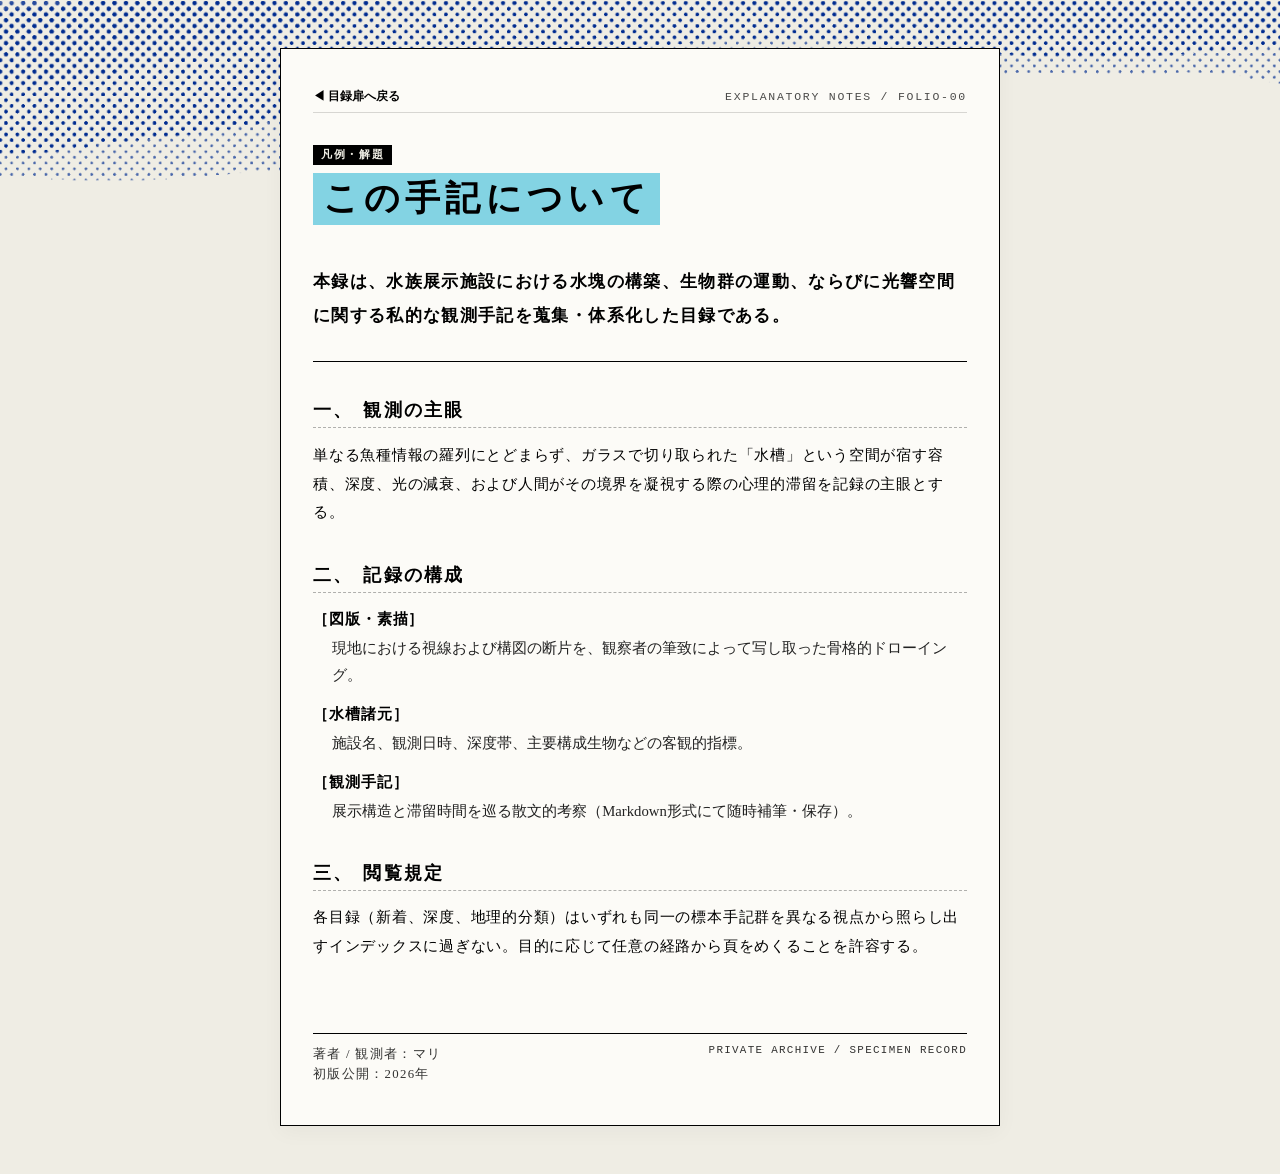
==== about.html @ 5fa7cd63 "menu" ====
<!DOCTYPE html>
<html lang="ja">
<head>
  <meta charset="UTF-8">
  <meta name="viewport" content="width=device-width, initial-scale=1.0">
  <title>凡例・この手記について — 水族館の記録</title>
  <link rel="stylesheet" href="css/style.css">
</head>
<body class="subpage-body">

  <article class="doc-container">
    
    <!-- 戻りリンクと文書ヘッダー -->
    <header class="doc-header">
      <div class="doc-nav">
        <a href="index.html" class="back-link">◀ 目録扉へ戻る</a>
        <span class="doc-meta">EXPLANATORY NOTES / FOLIO-00</span>
      </div>
      
      <div class="doc-title-block">
        <span class="doc-tag">凡例・解題</span>
        <h1 class="doc-title">この手記について</h1>
      </div>
    </header>

    <!-- 本文セクション -->
    <section class="doc-content">
      
      <div class="doc-lead">
        <p>本録は、水族展示施設における水塊の構築、生物群の運動、ならびに光響空間に関する私的な観測手記を蒐集・体系化した目録である。</p>
      </div>

      <div class="rule-divider"></div>

      <div class="doc-section">
        <h2 class="doc-heading"><span class="doc-idx">一、</span> 観測の主眼</h2>
        <p>単なる魚種情報の羅列にとどまらず、ガラスで切り取られた「水槽」という空間が宿す容積、深度、光の減衰、および人間がその境界を凝視する際の心理的滞留を記録の主眼とする。</p>
      </div>

      <div class="doc-section">
        <h2 class="doc-heading"><span class="doc-idx">二、</span> 記録の構成</h2>
        <dl class="doc-definition-list">
          <dt>［図版・素描］</dt>
          <dd>現地における視線および構図の断片を、観察者の筆致によって写し取った骨格的ドローイング。</dd>
          
          <dt>［水槽諸元］</dt>
          <dd>施設名、観測日時、深度帯、主要構成生物などの客観的指標。</dd>
          
          <dt>［観測手記］</dt>
          <dd>展示構造と滞留時間を巡る散文的考察（Markdown形式にて随時補筆・保存）。</dd>
        </dl>
      </div>

      <div class="doc-section">
        <h2 class="doc-heading"><span class="doc-idx">三、</span> 閲覧規定</h2>
        <p>各目録（新着、深度、地理的分類）はいずれも同一の標本手記群を異なる視点から照らし出すインデックスに過ぎない。目的に応じて任意の経路から頁をめくることを許容する。</p>
      </div>

    </section>

    <!-- 奥付風フッター -->
    <footer class="doc-footer">
      <div class="doc-colophon-line"></div>
      <div class="doc-colophon">
        <div>
          <span class="colophon-item">著者 / 観測者：マリ</span>
          <span class="colophon-item">初版公開：2026年</span>
        </div>
        <div class="colophon-right">
          <span>PRIVATE ARCHIVE / SPECIMEN RECORD</span>
        </div>
      </div>
    </footer>

  </article>

</body>
</html>
---- css/style.css ----
/* ==========================================
   印刷物・活字本トーン（紙と墨）
   ========================================== */
:root {
  --bg-paper: #efede4;
  --ink-black: #000000;
  --border-line: #000000;
  --font-serif: "Yu Mincho", "YuMincho", "Hiragino Mincho ProN", "MS PMincho", serif;
  --font-mono: "Courier New", "Consolas", monospace;
  --marker-color: rgb(131, 211, 227);
}

* {
  box-sizing: border-box;
}

body {
  margin: 0;
  padding: 2rem 1rem;
  min-height: 100dvh;
  
  /* 背景設定 */
  background-color: var(--bg-paper);
  background-image: url("../images/dot3.png");
  background-position: right top;
  background-repeat: no-repeat;
  background-size: cover;
  background-attachment: fixed;

  color: var(--ink-black);
  font-family: var(--font-serif);
  
  display: flex;
  justify-content: center;
  align-items: center;
}

/* ==========================================
   見開きレイアウト
   ========================================== */
.book-spread {
  display: flex;
  flex-wrap: wrap;
  justify-content: center;
  align-items: stretch;
  gap: 2.5rem;
  width: 100%;
  max-width: 980px;
  margin: auto;
  padding: 0;
}

/* 1ページあたりの共通設定 */
.page {
  flex: 0 1 380px;
  max-width: 480px;
  box-sizing: border-box;
}

/* 左ページ（比率維持） */
.left-page {
  aspect-ratio: 3 / 4;
  flex: 0 1 420px;
  width: min(100%, 420px);
  padding: 0;
  overflow: visible;
  display: flex;
  align-items: flex-start;
}

.full-cover-image {
  display: block;
  width: 100%;
  height: auto;
  object-fit: contain;
}

/* ==========================================
   右ページ：図鑑・目録エディトリアル
   ========================================== */
.right-page {
  position: relative;
  flex: 1 1 340px;
  padding: 1.5rem 1rem 1rem 1.5rem;
  display: flex;
  flex-direction: column;
  justify-content: space-between;
  min-height: 520px;
}

/* 図鑑ヘッダー部 */
.catalog-header {
  margin-bottom: 2rem;
}

.catalog-meta {
  display: flex;
  justify-content: space-between;
  font-family: var(--font-mono);
  font-size: 0.65rem;
  letter-spacing: 0.15em;
  border-bottom: 1px solid var(--ink-black);
  padding-bottom: 0.3rem;
  margin-bottom: 1.2rem;
}

.title-block {
  display: flex;
  flex-direction: column;
  align-items: flex-start;
  gap: 0.4rem;
}

.tag-label {
  background-color: var(--ink-black);
  color: var(--bg-paper);
  font-size: 0.7rem;
  font-weight: 700;
  letter-spacing: 0.15em;
  padding: 0.15rem 0.6rem;
}

.site-subtitle {
  font-size: 1.35rem;
  font-weight: 900;
  letter-spacing: 0.18em;
  line-height: 1.45;
  margin: 0;
  background-color: var(--marker-color);
  color: var(--ink-black);
  padding: 0.35rem 0.8rem;
  display: inline-block;
  box-decoration-break: clone;
  -webkit-box-decoration-break: clone;
}

/* 検索エリア（台帳入力風） */
.search-section {
  margin-bottom: 2rem;
}

.search-label {
  display: block;
  font-size: 0.72rem;
  font-weight: 700;
  letter-spacing: 0.1em;
  margin-bottom: 0.4rem;
}

.search-container {
  border: 1px solid var(--ink-black);
  background: rgba(255, 255, 255, 0.4);
  padding: 0.3rem 0.6rem;
}

#search-input {
  width: 100%;
  border: none;
  background: transparent;
  font-family: var(--font-serif);
  font-size: 0.9rem;
  color: var(--ink-black);
  outline: none;
  letter-spacing: 0.05em;
}

#search-input::placeholder {
  color: #777;
  font-size: 0.8rem;
}

/* ナビゲーション（図鑑の分類目録） */
.navigation {
  margin-bottom: auto;
}

.nav-caption {
  display: flex;
  justify-content: space-between;
  font-family: var(--font-mono);
  font-size: 0.62rem;
  letter-spacing: 0.15em;
  border-bottom: 1.5px solid var(--ink-black);
  padding-bottom: 0.25rem;
}

.nav-list {
  list-style: none;
  padding: 0;
  margin: 0;
}

.nav-row {
  display: flex;
  align-items: center;
  border-bottom: 1px dashed rgba(0, 0, 0, 0.35);
  transition: background-color 0.15s ease;
}

.nav-row:hover {
  background-color: rgba(131, 211, 227, 0.18);
}

.nav-idx {
  font-family: var(--font-mono);
  font-size: 0.75rem;
  font-weight: bold;
  width: 2.2rem;
  color: var(--ink-black);
  opacity: 0.8;
}

.nav-item {
  flex: 1;
  color: var(--ink-black);
  text-decoration: none;
  padding: 0.75rem 0.2rem;
  display: flex;
  justify-content: space-between;
  align-items: center;
}

.nav-text {
  font-size: 1.05rem;
  font-weight: 900;
  letter-spacing: 0.12em;
}

.nav-arrow {
  font-size: 0.85rem;
  transition: transform 0.15s ease;
}

.nav-item:hover .nav-arrow {
  transform: translateX(4px);
}

/* ABOUT 項目の個別調整 */
.nav-row-about .nav-text {
  font-size: 0.95rem;
  font-weight: 700;
  opacity: 0.85;
}

/* フッター（奥付） */
.catalog-footer {
  margin-top: 2rem;
  padding-top: 0.5rem;
}

.colophon-line {
  width: 100%;
  height: 1px;
  background-color: var(--ink-black);
  margin-bottom: 0.4rem;
}

.colophon-text {
  display: flex;
  justify-content: space-between;
  font-family: var(--font-mono);
  font-size: 0.6rem;
  letter-spacing: 0.18em;
  opacity: 0.75;
}

/* ==========================================
   スマホ（縦並び）時の調整
   ========================================== */
@media (max-width: 820px) {
  body {
    background-image: url("../images/dot.png");
    padding: 1.5rem 0.5rem;
  }

  .book-spread {
    gap: 3.5rem;
  }

  .page {
    max-width: min(100%, 480px);
    flex-basis: 100%;
  }

  .left-page {
    width: 100%;
    flex-basis: 100%;
  }

  .right-page {
    padding: 1.5rem 0.5rem 1rem 0.5rem;
    min-height: auto;
  }
}
/* ==========================================
   ABOUT（凡例・文書）ページ固有スタイル
   ========================================== */
.subpage-body {
  display: block;
  padding: 3rem 1rem;
}

.doc-container {
  max-width: 720px;
  margin: 0 auto;
  padding: 2.5rem 2rem;
  background-color: #fcfbf7;
  border: 1px solid var(--ink-black);
  box-shadow: 0 6px 20px rgba(0, 0, 0, 0.04);
}

/* ヘッダー */
.doc-nav {
  display: flex;
  justify-content: space-between;
  align-items: center;
  margin-bottom: 2rem;
  font-family: var(--font-mono);
  font-size: 0.72rem;
  border-bottom: 1px solid rgba(0, 0, 0, 0.15);
  padding-bottom: 0.5rem;
}

.back-link {
  color: var(--ink-black);
  text-decoration: none;
  font-family: var(--font-serif);
  font-weight: 700;
}

.back-link:hover {
  opacity: 0.6;
}

.doc-meta {
  letter-spacing: 0.15em;
  opacity: 0.7;
}

.doc-title-block {
  margin-bottom: 2.5rem;
  display: flex;
  flex-direction: column;
  align-items: flex-start;
  gap: 0.5rem;
}

.doc-tag {
  background-color: var(--ink-black);
  color: var(--bg-paper);
  font-size: 0.7rem;
  font-weight: 700;
  letter-spacing: 0.15em;
  padding: 0.15rem 0.5rem;
}

.doc-title {
  font-size: 2.2rem;
  font-weight: 900;
  letter-spacing: 0.15em;
  line-height: 1.3;
  margin: 0;
  background-color: var(--marker-color);
  color: var(--ink-black);
  padding: 0.2rem 0.6rem;
  display: inline-block;
  box-decoration-break: clone;
  -webkit-box-decoration-break: clone;
}

/* 本文 */
.doc-lead {
  font-size: 1.05rem;
  line-height: 2;
  letter-spacing: 0.08em;
  margin-bottom: 1.8rem;
  font-weight: 700;
}

.rule-divider {
  width: 100%;
  height: 1px;
  background: var(--ink-black);
  margin-bottom: 2.2rem;
}

.doc-section {
  margin-bottom: 2.2rem;
}

.doc-heading {
  font-size: 1.15rem;
  font-weight: 800;
  letter-spacing: 0.12em;
  margin: 0 0 0.8rem 0;
  border-bottom: 1px dashed rgba(0, 0, 0, 0.3);
  padding-bottom: 0.3rem;
}

.doc-idx {
  font-family: var(--font-serif);
  margin-right: 0.2rem;
}

.doc-section p {
  line-height: 1.9;
  letter-spacing: 0.05em;
  font-size: 0.95rem;
  margin: 0;
}

/* 定義リスト（一、二、三項） */
.doc-definition-list {
  margin: 0;
  padding: 0;
}

.doc-definition-list dt {
  font-weight: 800;
  font-size: 0.95rem;
  letter-spacing: 0.06em;
  margin-top: 1rem;
}

.doc-definition-list dd {
  margin: 0.3rem 0 0 1.2rem;
  line-height: 1.8;
  font-size: 0.92rem;
  color: #222;
}

/* 奥付フッター */
.doc-footer {
  margin-top: 3.5rem;
  padding-top: 1rem;
}

.doc-colophon-line {
  width: 100%;
  height: 1px;
  background: var(--ink-black);
  margin-bottom: 0.6rem;
}

.doc-colophon {
  display: flex;
  justify-content: space-between;
  font-family: var(--font-mono);
  font-size: 0.68rem;
  letter-spacing: 0.12em;
  opacity: 0.8;
}

.colophon-item {
  display: block;
  font-family: var(--font-serif);
  font-size: 0.8rem;
  line-height: 1.6;
}

/* スマホ調整 */
@media (max-width: 820px) {
  .subpage-body {
    padding: 1.5rem 0.5rem;
  }
  .doc-container {
    padding: 1.8rem 1.2rem;
  }
  .doc-title {
    font-size: 1.7rem;
  }
  .doc-colophon {
    flex-direction: column;
    gap: 0.8rem;
  }
}
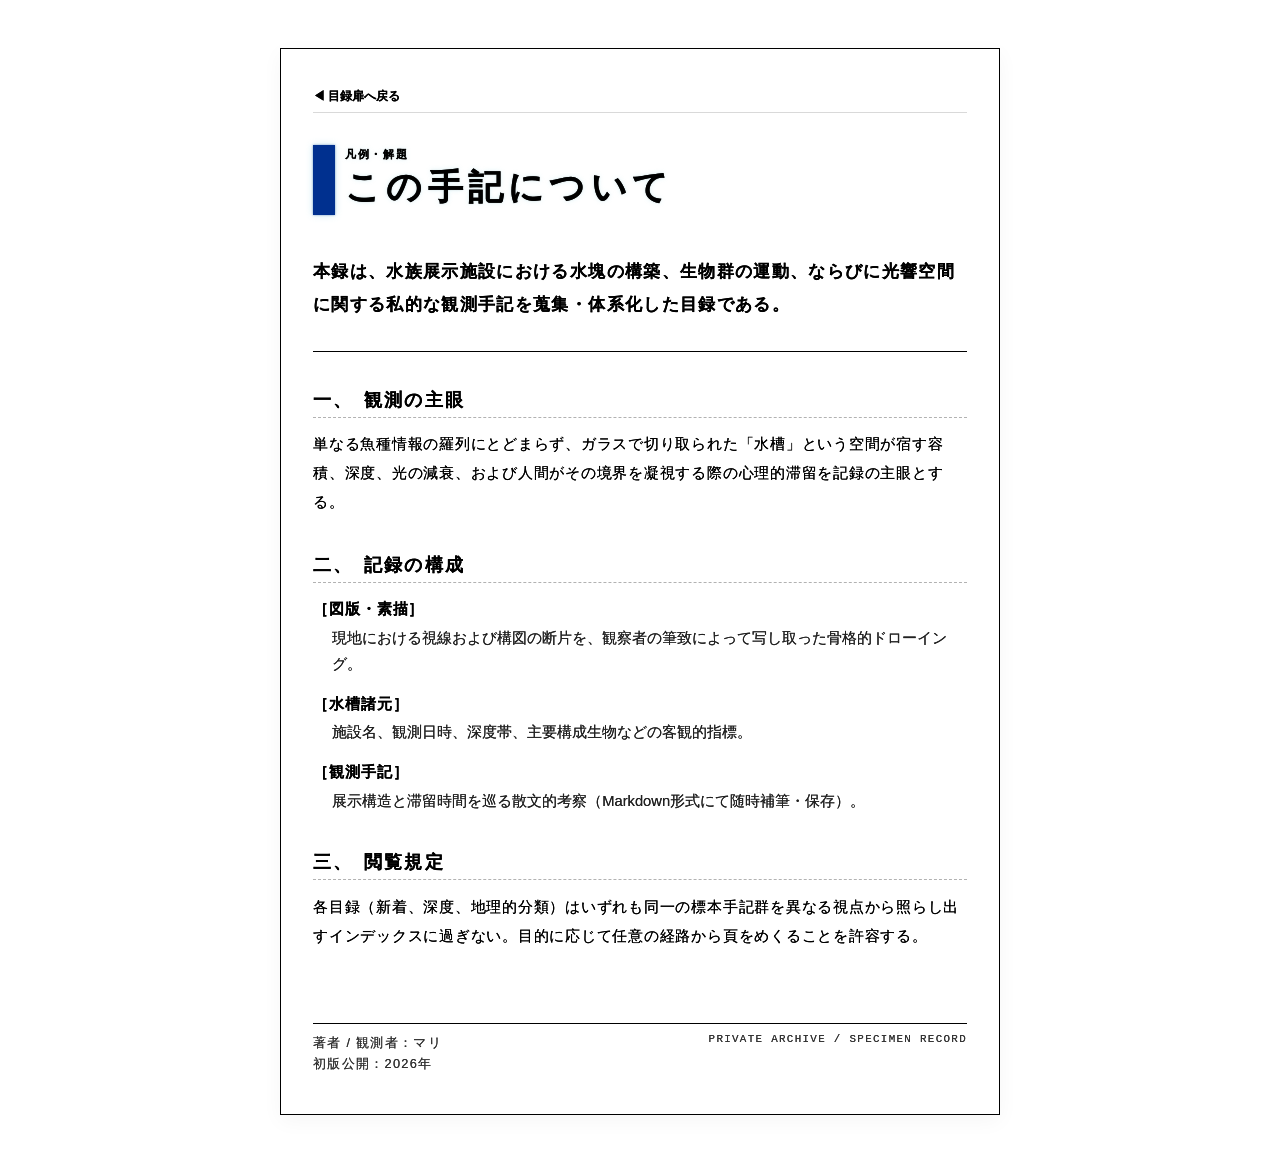
==== commit 494b0d59: "gothi" ====
--- a/about.html
+++ b/about.html
@@ -14,7 +14,6 @@
     <header class="doc-header">
       <div class="doc-nav">
         <a href="index.html" class="back-link">◀ 目録扉へ戻る</a>
-        <span class="doc-meta">EXPLANATORY NOTES / FOLIO-00</span>
       </div>
       
       <div class="doc-title-block">
--- a/css/style.css
+++ b/css/style.css
@@ -2,12 +2,14 @@
    印刷物・活字本トーン（紙と墨）
    ========================================== */
 :root {
-  --bg-paper: #efede4;
+  --bg-paper: #ffffff;
   --ink-black: #000000;
   --border-line: #000000;
   --font-serif: "Yu Mincho", "YuMincho", "Hiragino Mincho ProN", "MS PMincho", serif;
+  --font-gothic: "Hiragino Kaku Gothic ProN", "Yu Gothic", "Meiryo", sans-serif;
   --font-mono: "Courier New", "Consolas", monospace;
-  --marker-color: rgb(131, 211, 227);
+  --marker-color: #00308f;
+  --title-bleed: 0 0 0.25px currentColor, 0 0 1.5px rgba(0, 0, 0, 0.18), 0 0 5px rgba(131, 211, 227, 0.28);
 }
 
 * {
@@ -19,16 +21,10 @@
   padding: 2rem 1rem;
   min-height: 100dvh;
   
-  /* 背景設定 */
   background-color: var(--bg-paper);
-  background-image: url("../images/dot3.png");
-  background-position: right top;
-  background-repeat: no-repeat;
-  background-size: cover;
-  background-attachment: fixed;
-
-  color: var(--ink-black);
-  font-family: var(--font-serif);
+  color: var(--ink-black);
+  font-family: var(--font-gothic);
+  text-shadow: 0 0 0.35px currentColor;
   
   display: flex;
   justify-content: center;
@@ -105,31 +101,49 @@
 }
 
 .title-block {
+  position: relative;
   display: flex;
   flex-direction: column;
   align-items: flex-start;
-  gap: 0.4rem;
+  gap: 0.15rem;
+  padding: 0.15rem 0 0.25rem 2rem;
+}
+
+.title-block::before,
+.doc-title-block::before,
+.archive-title-area::before {
+  content: "";
+  position: absolute;
+  top: 0;
+  bottom: 0;
+  left: 0;
+  width: 1.35rem;
+  background-color: var(--marker-color);
+  box-shadow: 0 0 2px rgba(0, 48, 143, 0.45), 0 0 7px rgba(131, 211, 227, 0.45);
 }
 
 .tag-label {
-  background-color: var(--ink-black);
-  color: var(--bg-paper);
+  color: var(--ink-black);
   font-size: 0.7rem;
   font-weight: 700;
   letter-spacing: 0.15em;
-  padding: 0.15rem 0.6rem;
+  padding: 0;
+  text-shadow: var(--title-bleed);
 }
 
 .site-subtitle {
+  font-family: var(--font-serif);
   font-size: 1.35rem;
   font-weight: 900;
   letter-spacing: 0.18em;
   line-height: 1.45;
   margin: 0;
-  background-color: var(--marker-color);
-  color: var(--ink-black);
-  padding: 0.35rem 0.8rem;
+  background-color: transparent;
+  color: var(--ink-black);
+  padding: 0;
   display: inline-block;
+  text-shadow: var(--title-bleed);
+  -webkit-text-stroke: 0.15px currentColor;
   box-decoration-break: clone;
   -webkit-box-decoration-break: clone;
 }
@@ -157,7 +171,7 @@
   width: 100%;
   border: none;
   background: transparent;
-  font-family: var(--font-serif);
+  font-family: var(--font-gothic);
   font-size: 0.9rem;
   color: var(--ink-black);
   outline: none;
@@ -223,7 +237,8 @@
 .nav-text {
   font-size: 1.05rem;
   font-weight: 900;
-  letter-spacing: 0.12em;
+  letter-spacing: 0.em;
+  /* text-shadow: 0 0 1px rgba(0, 48, 143, 0.45), 0 0 7px rgba(131, 211, 227, 0.45); */
 }
 
 .nav-arrow {
@@ -269,7 +284,6 @@
    ========================================== */
 @media (max-width: 820px) {
   body {
-    background-image: url("../images/dot.png");
     padding: 1.5rem 0.5rem;
   }
 
@@ -304,7 +318,8 @@
   max-width: 720px;
   margin: 0 auto;
   padding: 2.5rem 2rem;
-  background-color: #fcfbf7;
+  min-height: calc(100dvh - 6rem);
+  background-color: var(--bg-paper);
   border: 1px solid var(--ink-black);
   box-shadow: 0 6px 20px rgba(0, 0, 0, 0.04);
 }
@@ -321,10 +336,16 @@
   padding-bottom: 0.5rem;
 }
 
+.doc-nav .draw-button {
+  margin-left: auto;
+  padding: 0.35rem 0.7rem;
+  font-size: 0.8rem;
+}
+
 .back-link {
   color: var(--ink-black);
   text-decoration: none;
-  font-family: var(--font-serif);
+  font-family: var(--font-gothic);
   font-weight: 700;
 }
 
@@ -338,32 +359,37 @@
 }
 
 .doc-title-block {
+  position: relative;
   margin-bottom: 2.5rem;
   display: flex;
   flex-direction: column;
   align-items: flex-start;
-  gap: 0.5rem;
+  gap: 0.15rem;
+  padding: 0.15rem 0 0.25rem 2rem;
 }
 
 .doc-tag {
-  background-color: var(--ink-black);
-  color: var(--bg-paper);
+  color: var(--ink-black);
   font-size: 0.7rem;
   font-weight: 700;
   letter-spacing: 0.15em;
-  padding: 0.15rem 0.5rem;
+  padding: 0;
+  text-shadow: var(--title-bleed);
 }
 
 .doc-title {
+  font-family: var(--font-serif);
   font-size: 2.2rem;
   font-weight: 900;
   letter-spacing: 0.15em;
   line-height: 1.3;
   margin: 0;
-  background-color: var(--marker-color);
-  color: var(--ink-black);
-  padding: 0.2rem 0.6rem;
+  background-color: transparent;
+  color: var(--ink-black);
+  padding: 0;
   display: inline-block;
+  text-shadow: var(--title-bleed);
+  -webkit-text-stroke: 0.15px currentColor;
   box-decoration-break: clone;
   -webkit-box-decoration-break: clone;
 }
@@ -398,7 +424,7 @@
 }
 
 .doc-idx {
-  font-family: var(--font-serif);
+  font-family: var(--font-gothic);
   margin-right: 0.2rem;
 }
 
@@ -453,7 +479,7 @@
 
 .colophon-item {
   display: block;
-  font-family: var(--font-serif);
+  font-family: var(--font-gothic);
   font-size: 0.8rem;
   line-height: 1.6;
 }
@@ -473,4 +499,574 @@
     flex-direction: column;
     gap: 0.8rem;
   }
+}
+/* ==========================================
+   観測台帳（カード一覧）レイアウト
+   ========================================== */
+.archive-container {
+  max-width: 1440px;
+  margin: 0 auto;
+  padding: 1.5rem;
+  min-height: calc(100dvh - 6rem);
+  background-color: var(--bg-paper);
+}
+
+.archive-header {
+  margin-bottom: 3rem;
+  border-bottom: 2px solid var(--ink-black);
+  padding-bottom: 1.5rem;
+}
+/* タイトルエリアを縦並びにし、doc-tag を上へ配置 */
+.archive-title-area {
+  position: relative;
+  display: flex;
+  flex-direction: column;
+  align-items: flex-start;
+  gap: 0.15rem;
+  margin-top: 1.5rem;
+  padding: 0.15rem 0 0.25rem 2rem;
+}
+.archive-title-area .doc-tag {
+  background-color: transparent;
+  color: var(--ink-black);
+  padding: 0;
+  text-shadow: var(--title-bleed);
+}
+.archive-title {
+  font-family: var(--font-serif);
+  font-size: 2.2rem;
+  font-weight: 900;
+  letter-spacing: 0.15em;
+  margin: 0;
+  background-color: transparent;
+  color: var(--ink-black);
+  padding: 0;
+  display: inline-block;
+  text-shadow: var(--title-bleed);
+  -webkit-text-stroke: 0.15px currentColor;
+  box-decoration-break: clone;
+  -webkit-box-decoration-break: clone;
+}
+
+.archive-lead {
+  font-size: 0.95rem;
+  letter-spacing: 0.08em;
+  opacity: 0.85;
+  margin: 0.5rem 0 0 0;
+}
+
+.archive-layout {
+  display: grid;
+  grid-template-columns: 190px 1fr;
+  gap: 2rem;
+  align-items: start;
+}
+
+.archive-layout[hidden] {
+  display: none;
+}
+
+.category-index {
+  position: sticky;
+  top: 1rem;
+  border-top: 2px solid var(--ink-black);
+  border-bottom: 1px solid var(--ink-black);
+  padding: 0.7rem 0 1rem;
+}
+
+.category-heading {
+  font-family: var(--font-mono);
+  font-size: 0.63rem;
+  letter-spacing: 0.08em;
+  margin-bottom: 1.2rem;
+}
+
+.category-group + .category-group {
+  margin-top: 1.5rem;
+}
+
+.category-group h2 {
+  font-size: 0.85rem;
+  margin: 0 0 0.45rem;
+  padding-bottom: 0.3rem;
+  border-bottom: 1px dashed rgba(0, 0, 0, 0.35);
+}
+
+.category-group ul {
+  list-style: none;
+  margin: 0;
+  padding: 0;
+}
+
+.category-group li {
+  font-size: 0.8rem;
+  line-height: 1.6;
+  margin-bottom: 0.55rem;
+}
+
+.category-group a {
+  display: inline-block;
+  color: #0047ab;
+  line-height: 1.35;
+}
+
+.category-link-label {
+  text-decoration: underline;
+  text-decoration-color: #0047ab;
+  text-underline-offset: 0.08em;
+  text-decoration-thickness: 1px;
+}
+
+.category-link-count {
+  margin-left: 0.35rem;
+}
+
+.category-group a:hover {
+  background-color: rgba(131, 211, 227, 0.25);
+}
+
+.card-tags {
+  display: grid;
+  gap: 0.35rem;
+  margin-top: 0.8rem;
+}
+
+.card-tag-group {
+  line-height: 1.5;
+}
+
+.card-tag-label {
+  color: var(--ink-black);
+  font-size: 0.78rem;
+}
+
+.card-tag {
+  color: #0047ab;
+  font-size: 0.78rem;
+  line-height: 1.35;
+  text-decoration: underline;
+  text-decoration-color: #0047ab;
+  text-underline-offset: 0.08em;
+}
+
+.card-tag:hover {
+  color: #002d70;
+}
+
+/* カードグリッド */
+.cards-grid {
+  display: grid;
+  grid-template-columns: repeat(auto-fill, minmax(250px, 1fr));
+  gap: 2.5rem 2rem;
+}
+
+.record-detail[hidden] {
+  display: none;
+}
+
+.detail-back-link {
+  display: inline-block;
+  color: var(--ink-black);
+  font-weight: 700;
+  text-decoration: none;
+}
+
+.detail-back-link:hover {
+  text-decoration: underline;
+}
+
+.detail-navigation {
+  display: flex;
+  justify-content: space-between;
+  gap: 1rem;
+  margin-bottom: 1.5rem;
+  border-bottom: 1px solid rgba(0, 0, 0, 0.25);
+  padding-bottom: 0.7rem;
+}
+
+.record-detail-card {
+  max-width: none;
+  margin: 0 auto;
+  padding: 0;
+  background: transparent;
+  border: 0;
+}
+
+.detail-doc-tag {
+  display: block;
+  width: fit-content;
+  margin-bottom: 0.8rem;
+}
+
+.is-detail-page .record-detail-summary {
+  display: flex;
+  flex-direction: column;
+  align-items: flex-start;
+}
+
+.is-detail-page .record-detail-summary .card-title {
+  display: block;
+  clear: both;
+}
+
+.is-detail-page .archive-header {
+  display: none;
+}
+
+.is-detail-page .archive-container {
+  min-height: 100dvh;
+}
+
+.is-detail-page .record-detail-card > .card-meta,
+.is-detail-page .record-detail-summary .card-scale-tag,
+.is-detail-page .record-detail-summary .card-species,
+.is-detail-page .record-detail-summary p {
+  display: none;
+}
+
+.is-detail-page .record-detail-summary .card-title {
+  margin-top: 0;
+  font-size: 2.2rem;
+  text-shadow: var(--title-bleed);
+  -webkit-text-stroke: 0.15px currentColor;
+}
+
+.is-detail-page .record-detail-content h1:first-child {
+  display: none;
+}
+
+.record-detail-grid {
+  display: grid;
+  grid-template-columns: minmax(0, 3fr) minmax(0, 5fr);
+  gap: 2rem;
+  align-items: start;
+}
+
+.record-detail-text {
+  max-height: calc(100vh - 13rem);
+  overflow-y: auto;
+  padding-right: 1rem;
+  font-size: 0.88rem;
+}
+
+.record-detail-summary p {
+  line-height: 1.8;
+}
+
+.record-detail-content {
+  margin: 2rem 0 0;
+  border-top: 1px solid var(--ink-black);
+  padding-top: 1rem;
+  line-height: 1.9;
+}
+
+.record-detail-content h1,
+.record-detail-content h2 {
+  font-size: 1.4rem;
+  border-bottom: 1px solid rgba(0, 0, 0, 0.2);
+  padding-bottom: 0.4rem;
+}
+
+.random-container {
+  max-width: 760px;
+}
+
+.random-draw {
+  max-width: 420px;
+  margin: 0 auto;
+}
+
+.random-card {
+  animation: card-reveal 0.35s ease both;
+  cursor: pointer;
+  padding: 0;
+}
+
+.random-card .card-image-box {
+  margin-bottom: 0;
+}
+
+.random-card-title {
+  font-family: var(--font-gothic);
+  margin: 0;
+  padding: 0.7rem 0.8rem;
+  font-size: 1.05rem;
+  line-height: 1.4;
+}
+
+.random-card-content {
+  margin-top: 1.5rem;
+  border-top: 1px solid rgba(0, 0, 0, 0.3);
+  padding-top: 0.8rem;
+  line-height: 1.8;
+}
+
+.random-card-content h1,
+.random-card-content h2 {
+  font-size: 1.15rem;
+  border-bottom: 1px solid rgba(0, 0, 0, 0.2);
+  padding-bottom: 0.3rem;
+}
+
+.draw-button {
+  margin-left: 1rem;
+  border: 1px solid var(--ink-black);
+  background: var(--ink-black);
+  color: var(--bg-paper);
+  font-family: var(--font-gothic);
+  font-weight: 800;
+  letter-spacing: 0.08em;
+  padding: 0.7rem 1.2rem;
+  cursor: pointer;
+}
+
+.draw-button:hover {
+  background: var(--marker-color);
+  color: var(--ink-black);
+}
+
+.draw-button span {
+  font-family: var(--font-mono);
+  margin-left: 0.4rem;
+}
+
+@keyframes card-reveal {
+  from { opacity: 0; transform: translateY(8px); }
+  to { opacity: 1; transform: translateY(0); }
+}
+
+/* 標本カード単体 */
+.specimen-card {
+  background-color: var(--bg-paper);
+  border: 1px solid var(--ink-black);
+  display: flex;
+  flex-direction: column;
+  cursor: pointer;
+  transition: transform 0.2s ease, box-shadow 0.2s ease;
+  padding: 0;
+  position: relative;
+}
+
+.specimen-card:hover {
+  transform: translateY(-4px);
+  box-shadow: 0 6px 18px rgba(0, 0, 0, 0.08);
+}
+
+.card-meta {
+  display: flex;
+  justify-content: space-between;
+  font-family: var(--font-mono);
+  font-size: 0.68rem;
+  letter-spacing: 0.12em;
+  border-bottom: 1px solid rgba(0, 0, 0, 0.2);
+  padding-bottom: 0.4rem;
+  margin-bottom: 0.8rem;
+}
+
+.card-image-box {
+  width: 100%;
+  aspect-ratio: 4 / 3;
+  overflow: hidden;
+  background-color: #e5e3dc;
+  margin-bottom: 0;
+  border: 1px solid rgba(0, 0, 0, 0.1);
+}
+
+.card-image-box img {
+  width: 100%;
+  height: 100%;
+  object-fit: cover;
+  filter: grayscale(15%);
+  transition: transform 0.3s ease;
+}
+
+.specimen-card:hover .card-image-box img {
+  transform: scale(1.03);
+}
+
+.card-scale-tag {
+  font-family: var(--font-mono);
+  font-size: 0.62rem;
+  color: #666;
+  letter-spacing: 0.1em;
+  margin-bottom: 0.3rem;
+}
+
+.card-title {
+  font-family: var(--font-serif);
+  font-size: 1rem;
+  font-weight: 900;
+  letter-spacing: 0.08em;
+  margin: 0;
+  padding: 0.45rem 0.8rem;
+  line-height: 1.35;
+}
+
+.card-species {
+  font-size: 0.78rem;
+  color: #444;
+  margin: 0 0 0.8rem 0;
+}
+
+.card-scene {
+  font-size: 0.85rem;
+  line-height: 1.6;
+  font-style: italic;
+  color: #222;
+  margin: 0 0 1rem 0;
+  background-color: rgba(0, 0, 0, 0.03);
+  padding: 0.5rem 0.6rem;
+  border-left: 2px solid var(--ink-black);
+}
+
+.card-footer {
+  margin-top: auto;
+  display: flex;
+  justify-content: space-between;
+  align-items: center;
+  font-family: var(--font-mono);
+  font-size: 0.7rem;
+  border-top: 1px dashed rgba(0, 0, 0, 0.2);
+  padding-top: 0.6rem;
+}
+
+.card-read-btn {
+  font-family: var(--font-gothic);
+  font-weight: 800;
+  letter-spacing: 0.08em;
+}
+
+/* ==========================================
+   サイドスライド手記ビューア（ドロワー）
+   ========================================== */
+.drawer-overlay {
+  position: fixed;
+  top: 0;
+  left: 0;
+  width: 100vw;
+  height: 100vh;
+  background-color: rgba(0, 0, 0, 0.4);
+  opacity: 0;
+  pointer-events: none;
+  transition: opacity 0.3s ease;
+  z-index: 100;
+}
+
+.drawer-overlay.is-visible {
+  opacity: 1;
+  pointer-events: auto;
+}
+
+.note-drawer {
+  position: fixed;
+  top: 0;
+  right: 0;
+  width: min(100vw, 560px);
+  height: 100dvh;
+  background-color: var(--bg-paper);
+  border-left: 2px solid var(--ink-black);
+  box-shadow: -6px 0 25px rgba(0, 0, 0, 0.15);
+  transform: translateX(100%);
+  transition: transform 0.3s cubic-bezier(0.16, 1, 0.3, 1);
+  z-index: 101;
+  display: flex;
+  flex-direction: column;
+  padding: 2rem 2.5rem;
+  overflow-y: auto;
+}
+
+.note-drawer.is-open {
+  transform: translateX(0);
+}
+
+.drawer-header {
+  display: flex;
+  justify-content: space-between;
+  align-items: center;
+  border-bottom: 1.5px solid var(--ink-black);
+  padding-bottom: 0.8rem;
+  margin-bottom: 2rem;
+}
+
+.drawer-id {
+  font-family: var(--font-mono);
+  font-size: 0.78rem;
+  font-weight: bold;
+  letter-spacing: 0.12em;
+}
+
+.drawer-close-btn {
+  background: transparent;
+  border: 1px solid var(--ink-black);
+  font-family: var(--font-gothic);
+  font-size: 0.8rem;
+  padding: 0.3rem 0.8rem;
+  cursor: pointer;
+  transition: background-color 0.15s ease;
+}
+
+.drawer-close-btn:hover {
+  background-color: var(--ink-black);
+  color: #fff;
+}
+
+/* Markdownレンダリング本文のスタイル */
+.drawer-content {
+  line-height: 1.9;
+  letter-spacing: 0.06em;
+  font-size: 0.95rem;
+}
+
+.drawer-content h1, 
+.drawer-content h2 {
+  font-size: 1.4rem;
+  font-weight: 900;
+  border-bottom: 1px solid rgba(0,0,0,0.2);
+  padding-bottom: 0.4rem;
+  margin-top: 1.5rem;
+}
+
+.drawer-content blockquote {
+  margin: 1.5rem 0;
+  padding: 0.8rem 1.2rem;
+  background-color: rgba(131, 211, 227, 0.12);
+  border-left: 3px solid var(--marker-color);
+  font-style: normal;
+}
+
+@media (max-width: 820px) {
+  .doc-container,
+  .archive-container {
+    min-height: calc(100dvh - 3rem);
+  }
+
+  .archive-layout {
+    grid-template-columns: 1fr;
+  }
+
+  .category-index {
+    position: static;
+    display: grid;
+    grid-template-columns: 1fr 1fr;
+    gap: 1rem;
+  }
+
+  .category-heading {
+    grid-column: 1 / -1;
+    margin-bottom: 0;
+  }
+
+  .category-group + .category-group {
+    margin-top: 0;
+  }
+
+  .record-detail-grid {
+    grid-template-columns: 1fr;
+  }
+
+  .record-detail-text {
+    max-height: none;
+    overflow-y: visible;
+    padding-right: 0;
+  }
 }
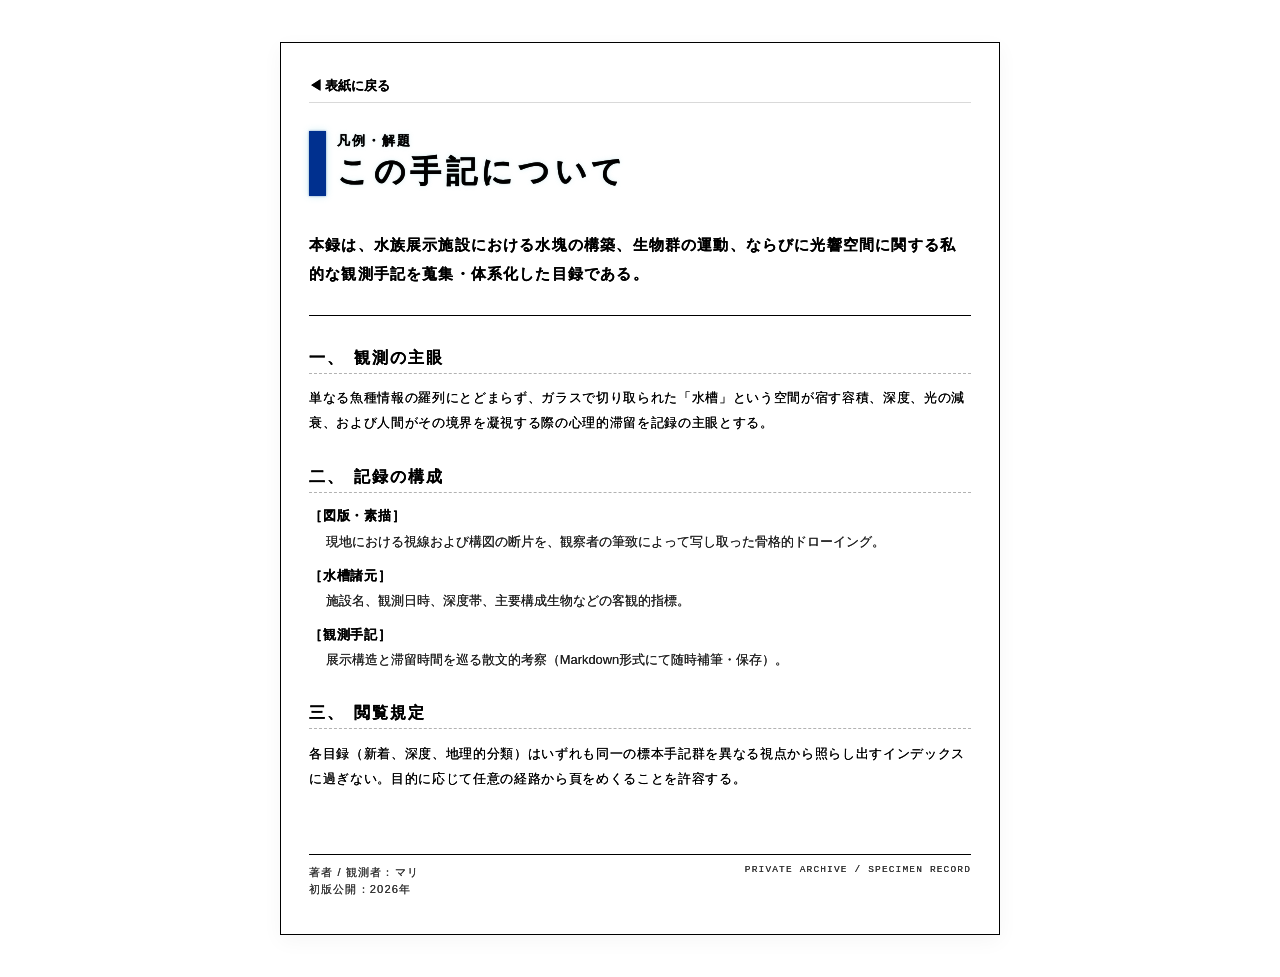
==== commit 4a373f4b: "cards" ====
--- a/about.html
+++ b/about.html
@@ -13,7 +13,7 @@
     <!-- 戻りリンクと文書ヘッダー -->
     <header class="doc-header">
       <div class="doc-nav">
-        <a href="index.html" class="back-link">◀ 目録扉へ戻る</a>
+        <a href="index.html" class="back-link">◀ 表紙に戻る</a>
       </div>
       
       <div class="doc-title-block">
--- a/css/style.css
+++ b/css/style.css
@@ -1,6 +1,10 @@
 /* ==========================================
    印刷物・活字本トーン（紙と墨）
    ========================================== */
+html {
+  font-size: 14px;
+}
+
 :root {
   --bg-paper: #ffffff;
   --ink-black: #000000;
@@ -117,7 +121,7 @@
   top: 0;
   bottom: 0;
   left: 0;
-  width: 1.35rem;
+  width: 1.2rem;
   background-color: var(--marker-color);
   box-shadow: 0 0 2px rgba(0, 48, 143, 0.45), 0 0 7px rgba(131, 211, 227, 0.45);
 }
@@ -235,6 +239,7 @@
 }
 
 .nav-text {
+  font-family: var(--font-serif);
   font-size: 1.05rem;
   font-weight: 900;
   letter-spacing: 0.em;
@@ -347,10 +352,12 @@
   text-decoration: none;
   font-family: var(--font-gothic);
   font-weight: 700;
+  font-size: 0.9rem;
 }
 
 .back-link:hover {
   opacity: 0.6;
+  text-decoration: underline;
 }
 
 .doc-meta {
@@ -370,7 +377,7 @@
 
 .doc-tag {
   color: var(--ink-black);
-  font-size: 0.7rem;
+  font-size: 0.9rem;
   font-weight: 700;
   letter-spacing: 0.15em;
   padding: 0;
@@ -533,10 +540,10 @@
   text-shadow: var(--title-bleed);
 }
 .archive-title {
-  font-family: var(--font-serif);
+  font-family: var(--font-gothic);
   font-size: 2.2rem;
   font-weight: 900;
-  letter-spacing: 0.15em;
+  letter-spacing: 0em;
   margin: 0;
   background-color: transparent;
   color: var(--ink-black);
@@ -556,10 +563,22 @@
 }
 
 .archive-layout {
+  position: relative;
   display: grid;
   grid-template-columns: 190px 1fr;
   gap: 2rem;
   align-items: start;
+  min-height: calc(100dvh - 15rem);
+}
+
+.archive-layout::before {
+  content: "";
+  position: absolute;
+  top: 0;
+  bottom: 0;
+  left: calc(190px + 1rem);
+  width: 1px;
+  background-color: var(--ink-black);
 }
 
 .archive-layout[hidden] {
@@ -581,6 +600,29 @@
   margin-bottom: 1.2rem;
 }
 
+.all-cards-link {
+  display: inline-block;
+  color: #0047ab;
+  line-height: 1.35;
+  text-decoration: underline;
+  text-decoration-color: #0047ab;
+  text-underline-offset: 0.08em;
+  text-decoration-thickness: 1px;
+  margin-bottom: 1.2rem;
+}
+
+.category-toggle {
+  display: none;
+}
+
+.category-groups[hidden] {
+  display: block;
+}
+
+.cards-grid {
+  padding-left: 2rem;
+}
+
 .category-group + .category-group {
   margin-top: 1.5rem;
 }
@@ -622,7 +664,7 @@
 }
 
 .category-group a:hover {
-  background-color: rgba(131, 211, 227, 0.25);
+  background-color: transparent;
 }
 
 .card-tags {
@@ -774,6 +816,11 @@
 .random-draw {
   max-width: 420px;
   margin: 0 auto;
+}
+
+.random-draw .draw-button {
+  display: block;
+  margin: 0 0 1rem auto;
 }
 
 .random-card {
@@ -838,7 +885,8 @@
 /* 標本カード単体 */
 .specimen-card {
   background-color: var(--bg-paper);
-  border: 1px solid var(--ink-black);
+  border: 1.3px solid var(--ink-black);
+  box-shadow: var(--title-bleed);
   display: flex;
   flex-direction: column;
   cursor: pointer;
@@ -858,7 +906,7 @@
   font-family: var(--font-mono);
   font-size: 0.68rem;
   letter-spacing: 0.12em;
-  border-bottom: 1px solid rgba(0, 0, 0, 0.2);
+  border-bottom: 2px solid var(--ink-black);
   padding-bottom: 0.4rem;
   margin-bottom: 0.8rem;
 }
@@ -869,7 +917,7 @@
   overflow: hidden;
   background-color: #e5e3dc;
   margin-bottom: 0;
-  border: 1px solid rgba(0, 0, 0, 0.1);
+  border-bottom: 1.3px solid var(--ink-black);
 }
 
 .card-image-box img {
@@ -893,7 +941,7 @@
 }
 
 .card-title {
-  font-family: var(--font-serif);
+  font-family: var(--font-gothic);
   font-size: 1rem;
   font-weight: 900;
   letter-spacing: 0.08em;
@@ -1042,6 +1090,11 @@
 
   .archive-layout {
     grid-template-columns: 1fr;
+    min-height: 0;
+  }
+
+  .archive-layout::before {
+    display: none;
   }
 
   .category-index {
@@ -1056,6 +1109,45 @@
     margin-bottom: 0;
   }
 
+  .all-cards-link {
+    grid-column: 1 / -1;
+    margin-bottom: 0;
+  }
+
+  .cards-grid {
+    padding-left: 0;
+  }
+
+  .category-toggle {
+    display: flex;
+    grid-column: 1 / -1;
+    justify-content: space-between;
+    align-items: center;
+    width: 100%;
+    border: 0;
+    border-top: 1px dashed rgba(0, 0, 0, 0.35);
+    border-bottom: 1px dashed rgba(0, 0, 0, 0.35);
+    background: transparent;
+    color: var(--ink-black);
+    font-family: var(--font-gothic);
+    font-size: 0.85rem;
+    text-align: left;
+    padding: 0.55rem 0;
+    cursor: pointer;
+  }
+
+  .category-groups[hidden] {
+    display: none;
+  }
+
+  .category-groups {
+    display: grid;
+    grid-column: 1 / -1;
+    grid-template-columns: 1fr 1fr;
+    gap: 1rem;
+    width: 100%;
+  }
+
   .category-group + .category-group {
     margin-top: 0;
   }
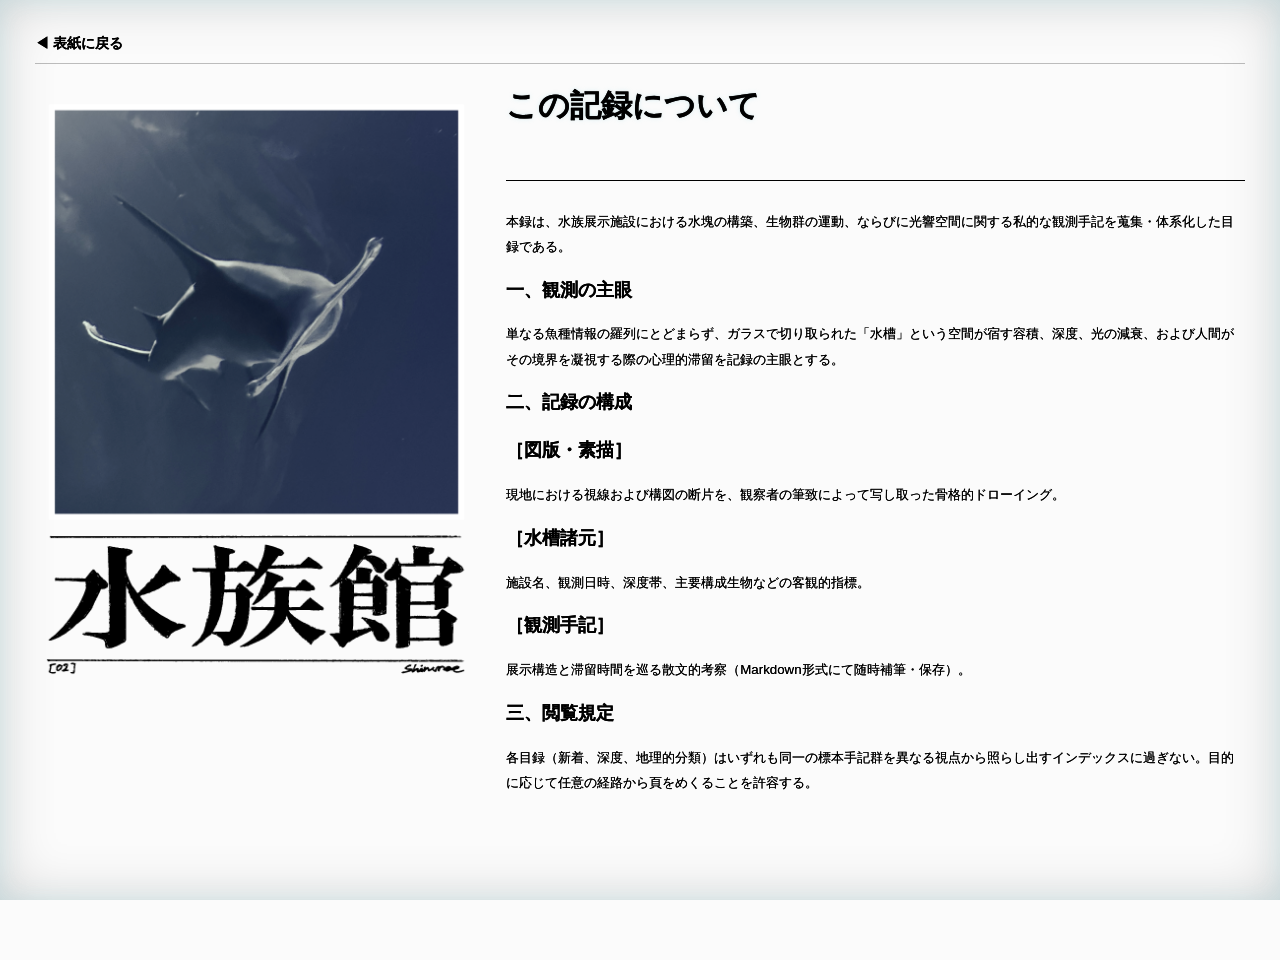
==== commit 94af6893: "ｈｙ" ====
--- a/about.html
+++ b/about.html
@@ -6,72 +6,45 @@
   <title>凡例・この手記について — 水族館の記録</title>
   <link rel="stylesheet" href="css/style.css">
 </head>
-<body class="subpage-body">
+<body class="subpage-body is-detail-page">
 
-  <article class="doc-container">
-    
-    <!-- 戻りリンクと文書ヘッダー -->
-    <header class="doc-header">
-      <div class="doc-nav">
-        <a href="index.html" class="back-link">◀ 表紙に戻る</a>
-      </div>
-      
-      <div class="doc-title-block">
-        <span class="doc-tag">凡例・解題</span>
-        <h1 class="doc-title">この手記について</h1>
-      </div>
-    </header>
+  <main class="archive-container about-container">
+    <nav class="detail-navigation" aria-label="詳細ページナビゲーション">
+      <a href="index.html" class="detail-back-link">◀ 表紙に戻る</a>
+    </nav>
 
-    <!-- 本文セクション -->
-    <section class="doc-content">
-      
-      <div class="doc-lead">
-        <p>本録は、水族展示施設における水塊の構築、生物群の運動、ならびに光響空間に関する私的な観測手記を蒐集・体系化した目録である。</p>
-      </div>
+    <article class="record-detail-card">
+      <div class="record-detail-grid">
+        <div class="card-image-gallery">
+          <img src="images/title2.png" alt="水族館の記録 表紙">
+        </div>
 
-      <div class="rule-divider"></div>
+        <div class="record-detail-text">
+          <div class="record-detail-summary">
+            <h1 class="detail-title">この記録について</h1>
+          </div>
 
-      <div class="doc-section">
-        <h2 class="doc-heading"><span class="doc-idx">一、</span> 観測の主眼</h2>
-        <p>単なる魚種情報の羅列にとどまらず、ガラスで切り取られた「水槽」という空間が宿す容積、深度、光の減衰、および人間がその境界を凝視する際の心理的滞留を記録の主眼とする。</p>
-      </div>
+          <div class="record-detail-content">
+            <p>本録は、水族展示施設における水塊の構築、生物群の運動、ならびに光響空間に関する私的な観測手記を蒐集・体系化した目録である。</p>
 
-      <div class="doc-section">
-        <h2 class="doc-heading"><span class="doc-idx">二、</span> 記録の構成</h2>
-        <dl class="doc-definition-list">
-          <dt>［図版・素描］</dt>
-          <dd>現地における視線および構図の断片を、観察者の筆致によって写し取った骨格的ドローイング。</dd>
-          
-          <dt>［水槽諸元］</dt>
-          <dd>施設名、観測日時、深度帯、主要構成生物などの客観的指標。</dd>
-          
-          <dt>［観測手記］</dt>
-          <dd>展示構造と滞留時間を巡る散文的考察（Markdown形式にて随時補筆・保存）。</dd>
-        </dl>
-      </div>
+            <h2>一、観測の主眼</h2>
+            <p>単なる魚種情報の羅列にとどまらず、ガラスで切り取られた「水槽」という空間が宿す容積、深度、光の減衰、および人間がその境界を凝視する際の心理的滞留を記録の主眼とする。</p>
 
-      <div class="doc-section">
-        <h2 class="doc-heading"><span class="doc-idx">三、</span> 閲覧規定</h2>
-        <p>各目録（新着、深度、地理的分類）はいずれも同一の標本手記群を異なる視点から照らし出すインデックスに過ぎない。目的に応じて任意の経路から頁をめくることを許容する。</p>
-      </div>
+            <h2>二、記録の構成</h2>
+            <h2>［図版・素描］</h2>
+            <p>現地における視線および構図の断片を、観察者の筆致によって写し取った骨格的ドローイング。</p>
+            <h2>［水槽諸元］</h2>
+            <p>施設名、観測日時、深度帯、主要構成生物などの客観的指標。</p>
+            <h2>［観測手記］</h2>
+            <p>展示構造と滞留時間を巡る散文的考察（Markdown形式にて随時補筆・保存）。</p>
 
-    </section>
-
-    <!-- 奥付風フッター -->
-    <footer class="doc-footer">
-      <div class="doc-colophon-line"></div>
-      <div class="doc-colophon">
-        <div>
-          <span class="colophon-item">著者 / 観測者：マリ</span>
-          <span class="colophon-item">初版公開：2026年</span>
-        </div>
-        <div class="colophon-right">
-          <span>PRIVATE ARCHIVE / SPECIMEN RECORD</span>
+            <h2>三、閲覧規定</h2>
+            <p>各目録（新着、深度、地理的分類）はいずれも同一の標本手記群を異なる視点から照らし出すインデックスに過ぎない。目的に応じて任意の経路から頁をめくることを許容する。</p>
+          </div>
         </div>
       </div>
-    </footer>
-
-  </article>
+    </article>
+  </main>
 
 </body>
 </html>
--- a/css/style.css
+++ b/css/style.css
@@ -6,7 +6,7 @@
 }
 
 :root {
-  --bg-paper: #ffffff;
+  --bg-paper: #fbfbfb;
   --ink-black: #000000;
   --border-line: #000000;
   --font-serif: "Yu Mincho", "YuMincho", "Hiragino Mincho ProN", "MS PMincho", serif;
@@ -212,11 +212,18 @@
   display: flex;
   align-items: center;
   border-bottom: 1px dashed rgba(0, 0, 0, 0.35);
-  transition: background-color 0.15s ease;
+  transition: color 0.15s ease;
 }
 
 .nav-row:hover {
-  background-color: rgba(131, 211, 227, 0.18);
+  background-color: transparent;
+}
+
+.nav-row:hover .nav-idx,
+.nav-row:hover .nav-item,
+.nav-row:hover .nav-text,
+.nav-row:hover .nav-arrow {
+  color: #0047ab;
 }
 
 .nav-idx {
@@ -240,7 +247,7 @@
 
 .nav-text {
   font-family: var(--font-serif);
-  font-size: 1.05rem;
+  font-size: 1rem;
   font-weight: 900;
   letter-spacing: 0.em;
   /* text-shadow: 0 0 1px rgba(0, 48, 143, 0.45), 0 0 7px rgba(131, 211, 227, 0.45); */
@@ -316,13 +323,13 @@
    ========================================== */
 .subpage-body {
   display: block;
-  padding: 3rem 1rem;
+  padding: 1.25rem 1rem 3rem;
 }
 
 .doc-container {
   max-width: 720px;
   margin: 0 auto;
-  padding: 2.5rem 2rem;
+  padding: 1.5rem 2rem 2.5rem;
   min-height: calc(100dvh - 6rem);
   background-color: var(--bg-paper);
   border: 1px solid var(--ink-black);
@@ -352,7 +359,7 @@
   text-decoration: none;
   font-family: var(--font-gothic);
   font-weight: 700;
-  font-size: 0.9rem;
+  font-size: 1rem;
 }
 
 .back-link:hover {
@@ -494,13 +501,13 @@
 /* スマホ調整 */
 @media (max-width: 820px) {
   .subpage-body {
-    padding: 1.5rem 0.5rem;
+    padding: 0.75rem 0.5rem 1.5rem;
   }
   .doc-container {
-    padding: 1.8rem 1.2rem;
+    padding: 1.2rem 0.5rem 1.8rem;
   }
   .doc-title {
-    font-size: 1.7rem;
+    font-size: 1.5rem;
   }
   .doc-colophon {
     flex-direction: column;
@@ -513,9 +520,13 @@
 .archive-container {
   max-width: 1440px;
   margin: 0 auto;
-  padding: 1.5rem;
+  padding: 1.25rem 1.5rem 1.5rem;
   min-height: calc(100dvh - 6rem);
   background-color: var(--bg-paper);
+}
+
+.about-container {
+  max-width: 1440px;
 }
 
 .archive-header {
@@ -555,6 +566,23 @@
   -webkit-box-decoration-break: clone;
 }
 
+.about-container .doc-content {
+  padding: 0 2rem;
+}
+
+.about-container .rule-divider,
+.about-container .doc-heading {
+  border: 0;
+}
+
+.about-container .rule-divider {
+  display: none;
+}
+
+.about-container .doc-heading {
+  font-weight: 700;
+}
+
 .archive-lead {
   font-size: 0.95rem;
   letter-spacing: 0.08em;
@@ -601,6 +629,7 @@
 }
 
 .all-cards-link {
+  /* font-weight: 600; */
   display: inline-block;
   color: #0047ab;
   line-height: 1.35;
@@ -641,7 +670,7 @@
 }
 
 .category-group li {
-  font-size: 0.8rem;
+  font-size: 0.95rem;
   line-height: 1.6;
   margin-bottom: 0.55rem;
 }
@@ -653,6 +682,7 @@
 }
 
 .category-link-label {
+  /* font-weight: 700; */
   text-decoration: underline;
   text-decoration-color: #0047ab;
   text-underline-offset: 0.08em;
@@ -679,21 +709,20 @@
 
 .card-tag-label {
   color: var(--ink-black);
-  font-size: 0.78rem;
+  font-size: 0.9rem;
+  font-weight: 700;
 }
 
 .card-tag {
   color: #0047ab;
-  font-size: 0.78rem;
+  font-size: 0.9rem;
+  font-weight: 700;
   line-height: 1.35;
   text-decoration: underline;
   text-decoration-color: #0047ab;
   text-underline-offset: 0.08em;
 }
 
-.card-tag:hover {
-  color: #002d70;
-}
 
 /* カードグリッド */
 .cards-grid {
@@ -746,17 +775,35 @@
   align-items: flex-start;
 }
 
-.is-detail-page .record-detail-summary .card-title {
+.is-detail-page .record-detail-summary .detail-title {
   display: block;
   clear: both;
 }
 
+.detail-card-number {
+  font-family: var(--font-mono);
+  font-size: 0.7rem;
+  letter-spacing: 0.12em;
+  color: #555;
+  margin-bottom: 0.25rem;
+}
+
 .is-detail-page .archive-header {
   display: none;
 }
 
 .is-detail-page .archive-container {
   min-height: 100dvh;
+}
+
+.is-detail-page::after {
+  content: "";
+  position: fixed;
+  inset: 0;
+  z-index: 90;
+  pointer-events: none;
+  box-shadow: inset 0 0 55px rgba(0, 0, 0, 0.171),
+    inset 0 0 24px rgba(215, 247, 252, 0.626);
 }
 
 .is-detail-page .record-detail-card > .card-meta,
@@ -766,7 +813,7 @@
   display: none;
 }
 
-.is-detail-page .record-detail-summary .card-title {
+.is-detail-page .record-detail-summary .detail-title {
   margin-top: 0;
   font-size: 2.2rem;
   text-shadow: var(--title-bleed);
@@ -784,11 +831,23 @@
   align-items: start;
 }
 
+.card-image-gallery {
+  display: grid;
+  gap: 0.75rem;
+}
+
+.card-image-gallery img {
+  display: block;
+  width: 100%;
+  height: auto;
+  object-fit: contain;
+}
+
 .record-detail-text {
-  max-height: calc(100vh - 13rem);
-  overflow-y: auto;
-  padding-right: 1rem;
-  font-size: 0.88rem;
+  max-height: none;
+  overflow: visible;
+  padding-right: 0;
+  font-size: 0.95rem;
 }
 
 .record-detail-summary p {
@@ -803,10 +862,15 @@
 }
 
 .record-detail-content h1,
-.record-detail-content h2 {
-  font-size: 1.4rem;
-  border-bottom: 1px solid rgba(0, 0, 0, 0.2);
-  padding-bottom: 0.4rem;
+.record-detail-content h2,
+.record-detail-content h3,
+.record-detail-content h4,
+.record-detail-content h5 {
+  font-size: 1.25rem;
+  /* border-bottom: 1px solid rgba(0, 0, 0, 0.2); */
+  /* padding-bottom: 0.4rem; */
+  /* text-shadow: var(--title-bleed); */
+  -webkit-text-stroke: 0.15px currentColor;
 }
 
 .random-container {
@@ -884,9 +948,9 @@
 
 /* 標本カード単体 */
 .specimen-card {
-  background-color: var(--bg-paper);
-  border: 1.3px solid var(--ink-black);
-  box-shadow: var(--title-bleed);
+  background-color: #fff;
+  /* border-left: 2.5px solid var(--ink-black); */
+  box-shadow: 0 0 0.25px currentColor, 0 0 2.5px rgba(0, 0, 0, 0.18), 0 0 6px rgba(131, 211, 227, 0.28);
   display: flex;
   flex-direction: column;
   cursor: pointer;
@@ -906,7 +970,6 @@
   font-family: var(--font-mono);
   font-size: 0.68rem;
   letter-spacing: 0.12em;
-  border-bottom: 2px solid var(--ink-black);
   padding-bottom: 0.4rem;
   margin-bottom: 0.8rem;
 }
@@ -917,7 +980,6 @@
   overflow: hidden;
   background-color: #e5e3dc;
   margin-bottom: 0;
-  border-bottom: 1.3px solid var(--ink-black);
 }
 
 .card-image-box img {
@@ -940,13 +1002,14 @@
   margin-bottom: 0.3rem;
 }
 
-.card-title {
+.card-thumb-title {
+  color: #000;
   font-family: var(--font-gothic);
   font-size: 1rem;
   font-weight: 900;
   letter-spacing: 0.08em;
   margin: 0;
-  padding: 0.45rem 0.8rem;
+  padding: 0.45rem 0.3rem 0.45rem 1rem;
   line-height: 1.35;
 }
 
@@ -1082,6 +1145,119 @@
   font-style: normal;
 }
 
+/* 表紙ページは画像と文字の比率を固定する */
+.cover-page {
+  padding: 28px 14px;
+}
+
+.cover-page .book-spread {
+  gap: 35px;
+  max-width: 980px;
+}
+
+.cover-page .page {
+  flex-basis: 380px;
+  max-width: 480px;
+}
+
+.cover-page .left-page {
+  flex-basis: 420px;
+  width: min(100%, 420px);
+}
+
+.cover-page .right-page {
+  flex-basis: 340px;
+  padding: 21px 14px 14px 21px;
+  min-height: 520px;
+}
+
+.cover-page .catalog-header {
+  margin-bottom: 28px;
+}
+
+.cover-page .catalog-meta {
+  font-size: 9px;
+  padding-bottom: 4px;
+  margin-bottom: 17px;
+}
+
+.cover-page .title-block {
+  gap: 2px;
+  margin-top: 28px;
+  padding: 2px 0 4px 28px;
+}
+
+.cover-page .title-block::before {
+  width: 17px;
+}
+
+.cover-page .tag-label {
+  font-size: 10px;
+}
+
+.cover-page .site-subtitle {
+  font-size: 19px;
+  line-height: 1.45;
+}
+
+.cover-page .navigation {
+  margin-top: auto;
+  margin-bottom: 0;
+}
+
+.cover-page .nav-caption {
+  font-size: 9px;
+  padding-bottom: 4px;
+}
+
+.cover-page .nav-idx {
+  font-size: 14px;
+  width: 31px;
+}
+
+.cover-page .nav-item {
+  padding: 11px 3px;
+}
+
+.cover-page .nav-text {
+  font-size: 16px;
+}
+
+.cover-page .nav-arrow {
+  font-size: 17px;
+}
+
+.cover-page .nav-row-about .nav-text {
+  font-size: 15px;
+}
+
+.cover-page .catalog-footer {
+  margin-top: 28px;
+  padding-top: 7px;
+}
+
+.cover-page .colophon-line {
+  margin-bottom: 6px;
+}
+
+.cover-page .colophon-text {
+  font-size: 8px;
+}
+
+@media (max-width: 820px) {
+  .cover-page {
+    padding: 21px 7px;
+  }
+
+  .cover-page .book-spread {
+    gap: 49px;
+  }
+
+  .cover-page .right-page {
+    padding: 21px 7px 14px;
+  }
+}
+
 @media (max-width: 820px) {
   .doc-container,
   .archive-container {
@@ -1091,6 +1267,29 @@
   .archive-layout {
     grid-template-columns: 1fr;
     min-height: 0;
+  }
+
+  .archive-container {
+    padding-left: 0.5rem;
+    padding-right: 0.5rem;
+  }
+
+  .about-container .doc-content {
+    padding: 0;
+  }
+
+
+  .archive-title {
+    font-size: 1.7rem;
+  }
+
+  .is-detail-page .record-detail-summary .detail-title {
+    font-size: 1.8rem;
+  }
+
+  .cards-grid .card-image-box,
+  .random-card .card-image-box {
+    aspect-ratio: 16 / 9;
   }
 
   .archive-layout::before {
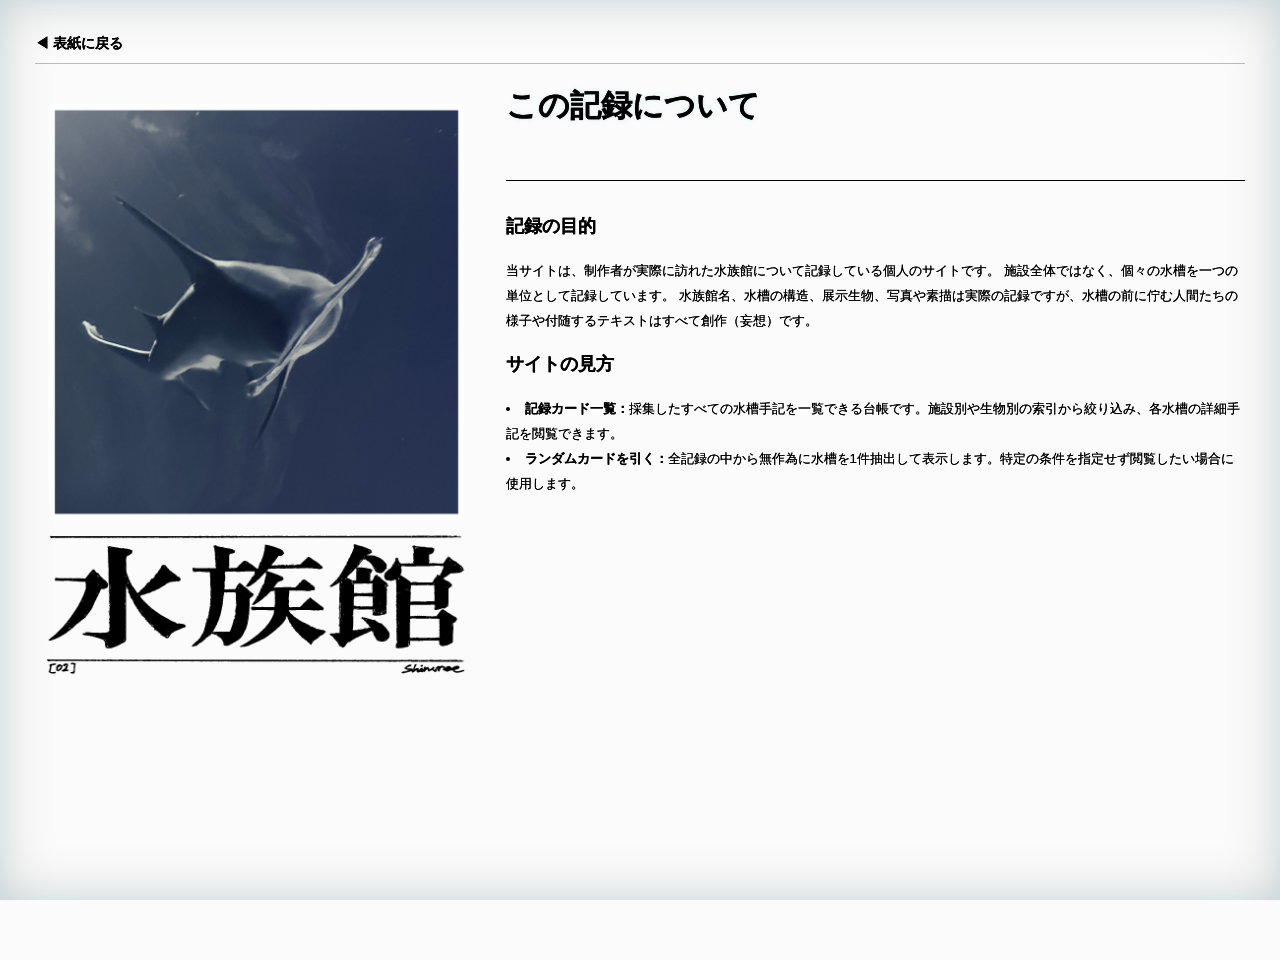
==== commit 18172d51: "about" ====
--- a/about.html
+++ b/about.html
@@ -3,7 +3,7 @@
 <head>
   <meta charset="UTF-8">
   <meta name="viewport" content="width=device-width, initial-scale=1.0">
-  <title>凡例・この手記について — 水族館の記録</title>
+  <title>水族館の記録</title>
   <link rel="stylesheet" href="css/style.css">
 </head>
 <body class="subpage-body is-detail-page">
@@ -25,21 +25,15 @@
           </div>
 
           <div class="record-detail-content">
-            <p>本録は、水族展示施設における水塊の構築、生物群の運動、ならびに光響空間に関する私的な観測手記を蒐集・体系化した目録である。</p>
+            <h2>記録の目的</h2>
+            <p>当サイトは、制作者が実際に訪れた水族館について記録している個人のサイトです。
+              施設全体ではなく、個々の水槽を一つの単位として記録しています。
+              水族館名、水槽の構造、展示生物、写真や素描は実際の記録ですが、水槽の前に佇む人間たちの様子や付随するテキストはすべて創作（妄想）です。</p>
 
-            <h2>一、観測の主眼</h2>
-            <p>単なる魚種情報の羅列にとどまらず、ガラスで切り取られた「水槽」という空間が宿す容積、深度、光の減衰、および人間がその境界を凝視する際の心理的滞留を記録の主眼とする。</p>
+            <h2>サイトの見方</h2>
+            <li><b>記録カード一覧：</b>採集したすべての水槽手記を一覧できる台帳です。施設別や生物別の索引から絞り込み、各水槽の詳細手記を閲覧できます。</li>
+            <li><b>ランダムカードを引く：</b>全記録の中から無作為に水槽を1件抽出して表示します。特定の条件を指定せず閲覧したい場合に使用します。</li>
 
-            <h2>二、記録の構成</h2>
-            <h2>［図版・素描］</h2>
-            <p>現地における視線および構図の断片を、観察者の筆致によって写し取った骨格的ドローイング。</p>
-            <h2>［水槽諸元］</h2>
-            <p>施設名、観測日時、深度帯、主要構成生物などの客観的指標。</p>
-            <h2>［観測手記］</h2>
-            <p>展示構造と滞留時間を巡る散文的考察（Markdown形式にて随時補筆・保存）。</p>
-
-            <h2>三、閲覧規定</h2>
-            <p>各目録（新着、深度、地理的分類）はいずれも同一の標本手記群を異なる視点から照らし出すインデックスに過ぎない。目的に応じて任意の経路から頁をめくることを許容する。</p>
           </div>
         </div>
       </div>
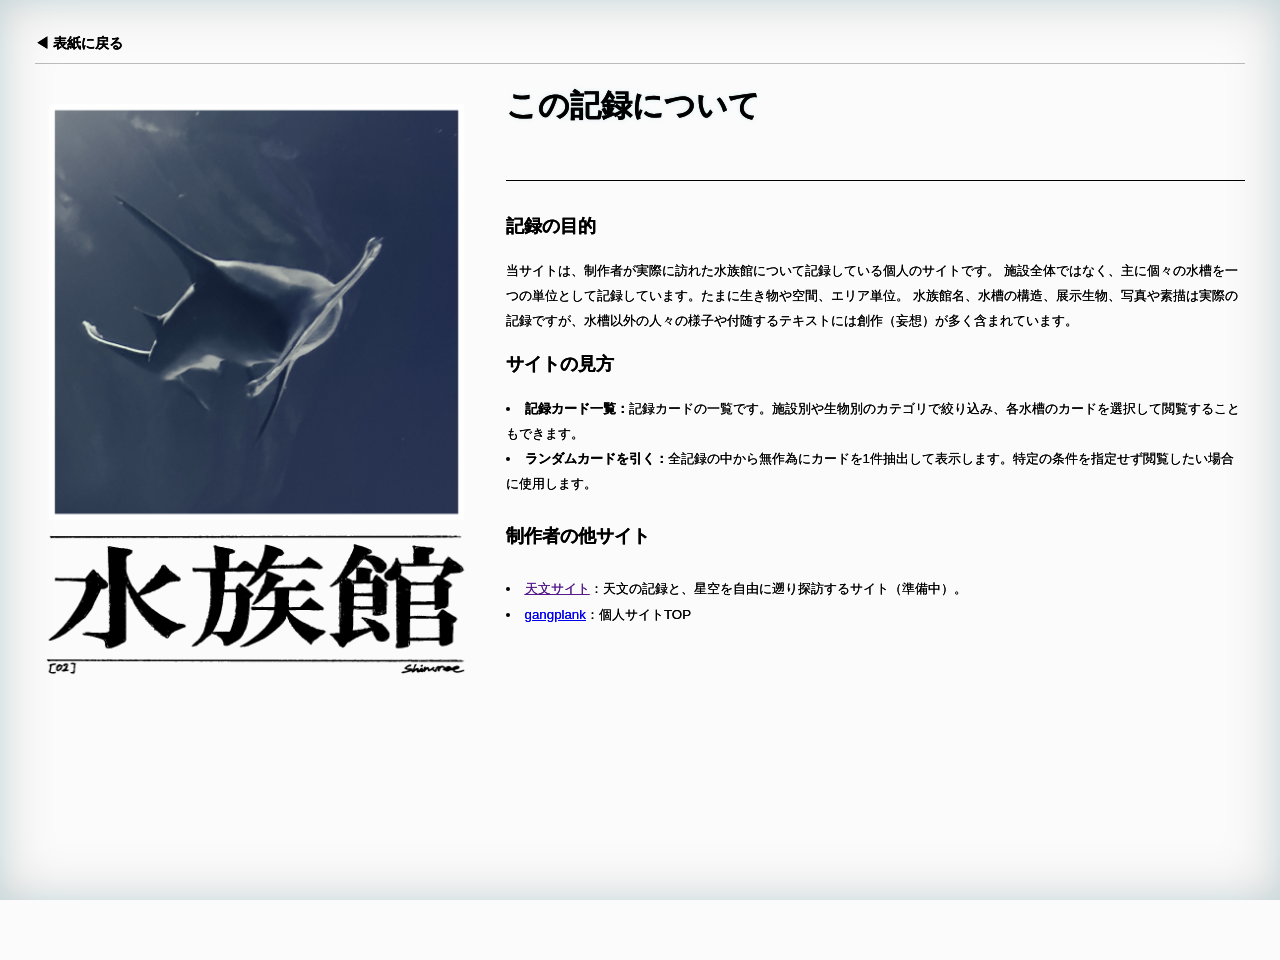
==== commit 999c9458: "lay" ====
--- a/about.html
+++ b/about.html
@@ -27,13 +27,15 @@
           <div class="record-detail-content">
             <h2>記録の目的</h2>
             <p>当サイトは、制作者が実際に訪れた水族館について記録している個人のサイトです。
-              施設全体ではなく、個々の水槽を一つの単位として記録しています。
-              水族館名、水槽の構造、展示生物、写真や素描は実際の記録ですが、水槽の前に佇む人間たちの様子や付随するテキストはすべて創作（妄想）です。</p>
+              施設全体ではなく、主に個々の水槽を一つの単位として記録しています。たまに生き物や空間、エリア単位。
+              水族館名、水槽の構造、展示生物、写真や素描は実際の記録ですが、水槽以外の人々の様子や付随するテキストには創作（妄想）が多く含まれています。</p>
 
             <h2>サイトの見方</h2>
-            <li><b>記録カード一覧：</b>採集したすべての水槽手記を一覧できる台帳です。施設別や生物別の索引から絞り込み、各水槽の詳細手記を閲覧できます。</li>
-            <li><b>ランダムカードを引く：</b>全記録の中から無作為に水槽を1件抽出して表示します。特定の条件を指定せず閲覧したい場合に使用します。</li>
-
+            <li><b>記録カード一覧：</b>記録カードの一覧です。施設別や生物別のカテゴリで絞り込み、各水槽のカードを選択して閲覧することもできます。</li>
+            <li><b>ランダムカードを引く：</b>全記録の中から無作為にカードを1件抽出して表示します。特定の条件を指定せず閲覧したい場合に使用します。</li>
+            <h4>制作者の他サイト</h4>
+            <li><a href="" target="_blank" rel="noopener noreferrer">天文サイト</a>：天文の記録と、星空を自由に遡り探訪するサイト（準備中）。</li>
+            <li><a href="https://gangplank.pages.dev/" target="_blank" rel="noopener noreferrer">gangplank</a>：個人サイトTOP</li>
           </div>
         </div>
       </div>
--- a/css/style.css
+++ b/css/style.css
@@ -727,7 +727,7 @@
 /* カードグリッド */
 .cards-grid {
   display: grid;
-  grid-template-columns: repeat(auto-fill, minmax(250px, 1fr));
+  grid-template-columns: repeat(auto-fill, minmax(230px, 1fr));
   gap: 2.5rem 2rem;
 }
 
@@ -1314,6 +1314,7 @@
   }
 
   .cards-grid {
+    grid-template-columns: repeat(auto-fill, minmax(250px, 1fr));
     padding-left: 0;
   }
 
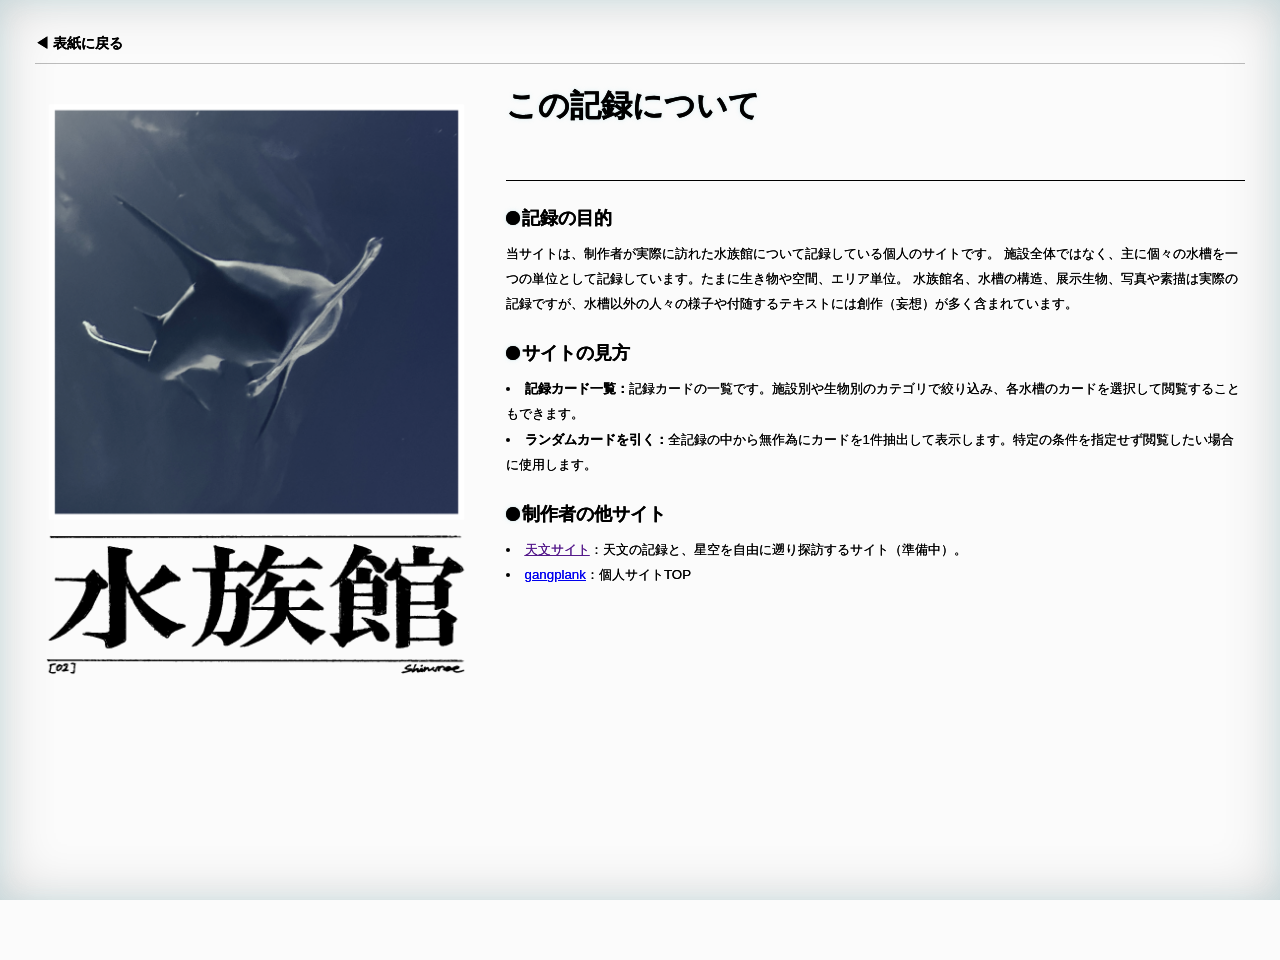
==== commit 2b8bcc5c: "midasi" ====
--- a/about.html
+++ b/about.html
@@ -31,11 +31,15 @@
               水族館名、水槽の構造、展示生物、写真や素描は実際の記録ですが、水槽以外の人々の様子や付随するテキストには創作（妄想）が多く含まれています。</p>
 
             <h2>サイトの見方</h2>
-            <li><b>記録カード一覧：</b>記録カードの一覧です。施設別や生物別のカテゴリで絞り込み、各水槽のカードを選択して閲覧することもできます。</li>
-            <li><b>ランダムカードを引く：</b>全記録の中から無作為にカードを1件抽出して表示します。特定の条件を指定せず閲覧したい場合に使用します。</li>
+            <ul>
+              <li><b>記録カード一覧：</b>記録カードの一覧です。施設別や生物別のカテゴリで絞り込み、各水槽のカードを選択して閲覧することもできます。</li>
+              <li><b>ランダムカードを引く：</b>全記録の中から無作為にカードを1件抽出して表示します。特定の条件を指定せず閲覧したい場合に使用します。</li>
+            </ul>
             <h4>制作者の他サイト</h4>
-            <li><a href="" target="_blank" rel="noopener noreferrer">天文サイト</a>：天文の記録と、星空を自由に遡り探訪するサイト（準備中）。</li>
-            <li><a href="https://gangplank.pages.dev/" target="_blank" rel="noopener noreferrer">gangplank</a>：個人サイトTOP</li>
+            <ul>
+              <li><a href="" target="_blank" rel="noopener noreferrer">天文サイト</a>：天文の記録と、星空を自由に遡り探訪するサイト（準備中）。</li>
+              <li><a href="https://gangplank.pages.dev/" target="_blank" rel="noopener noreferrer">gangplank</a>：個人サイトTOP</li>
+            </ul>
           </div>
         </div>
       </div>
--- a/css/style.css
+++ b/css/style.css
@@ -39,6 +39,7 @@
    見開きレイアウト
    ========================================== */
 .book-spread {
+  /* background-color: #8f98b3; */
   display: flex;
   flex-wrap: wrap;
   justify-content: center;
@@ -136,7 +137,7 @@
 }
 
 .site-subtitle {
-  font-family: var(--font-serif);
+  font-family: var(--font-gothuc);
   font-size: 1.35rem;
   font-weight: 900;
   letter-spacing: 0.18em;
@@ -246,7 +247,7 @@
 }
 
 .nav-text {
-  font-family: var(--font-serif);
+  font-family: var(--font-gothic);
   font-size: 1rem;
   font-weight: 900;
   letter-spacing: 0.em;
@@ -583,6 +584,16 @@
   font-weight: 700;
 }
 
+.about-container .record-detail-content ul {
+  list-style-position: inside;
+  margin: 0;
+  padding-left: 0;
+}
+
+.about-container .record-detail-content li {
+  overflow-wrap: anywhere;
+}
+
 .archive-lead {
   font-size: 0.95rem;
   letter-spacing: 0.08em;
@@ -723,6 +734,11 @@
   text-underline-offset: 0.08em;
 }
 
+.card-tag-value {
+  font-size: 0.9rem;
+  font-weight: 700;
+}
+
 
 /* カードグリッド */
 .cards-grid {
@@ -782,7 +798,7 @@
 
 .detail-card-number {
   font-family: var(--font-mono);
-  font-size: 0.7rem;
+  font-size: 0.9rem;
   letter-spacing: 0.12em;
   color: #555;
   margin-bottom: 0.25rem;
@@ -857,8 +873,28 @@
 .record-detail-content {
   margin: 2rem 0 0;
   border-top: 1px solid var(--ink-black);
+  padding-top: 0rem;
+  line-height: 1.9;
+  overflow: visible;
+}
+
+.record-detail-content p,
+.record-detail-content ul,
+.record-detail-content ol,
+.record-detail-content blockquote {
+  margin-left: 0;
+  margin-right: 0;
+}
+
+.record-detail-content ul,
+.record-detail-content ol {
+  padding-left: 0;
+  list-style-position: inside;
   padding-top: 1rem;
-  line-height: 1.9;
+}
+
+.record-detail-content li {
+  overflow-wrap: anywhere;
 }
 
 .record-detail-content h1,
@@ -871,6 +907,26 @@
   /* padding-bottom: 0.4rem; */
   /* text-shadow: var(--title-bleed); */
   -webkit-text-stroke: 0.15px currentColor;
+  margin-bottom: -0.6rem;
+  margin-top: 1.5rem;
+  position: relative;
+  padding-left: 1.1rem;
+}
+
+.record-detail-content h1::before,
+.record-detail-content h2::before,
+.record-detail-content h3::before,
+.record-detail-content h4::before,
+.record-detail-content h5::before {
+  content: "";
+  position: absolute;
+  left: 0;
+  top: 0.6rem;
+  width: 1rem;
+  height: 1rem;
+  border-radius: 50%;
+  background-color: var(--ink-black);
+  box-shadow: 0 0 0.25px currentColor, 0 0 1.5px rgba(0, 0, 0, 0.18), 0 0 5px rgba(131, 211, 227, 0.28);
 }
 
 .random-container {
@@ -1158,17 +1214,20 @@
 .cover-page .page {
   flex-basis: 380px;
   max-width: 480px;
+  height: 560px;
 }
 
 .cover-page .left-page {
   flex-basis: 420px;
   width: min(100%, 420px);
+  height: 560px;
 }
 
 .cover-page .right-page {
   flex-basis: 340px;
-  padding: 21px 14px 14px 21px;
+  padding: 21px 14px 0 21px;
   min-height: 520px;
+  /* border-top: 1px solid var(--ink-black); */
 }
 
 .cover-page .catalog-header {
@@ -1200,8 +1259,40 @@
   line-height: 1.45;
 }
 
+.cover-page .latest-records {
+  margin: 0;
+}
+
+.cover-page .latest-records-heading {
+  font-family: var(--font-mono);
+  font-size: 9px;
+  letter-spacing: 0.12em;
+  margin-bottom: 8px;
+  text-align: right;
+}
+
+.cover-page .latest-records-list {
+  display: flex;
+  justify-content: flex-end;
+  gap: 8px;
+}
+
+.cover-page .latest-record {
+  flex: 0 0 120px;
+  color: var(--ink-black);
+  text-decoration: none;
+}
+
+.cover-page .latest-record-image {
+  display: block;
+  width: 100%;
+  aspect-ratio: 4 / 3;
+  object-fit: cover;
+  filter: grayscale(65%);
+}
+
 .cover-page .navigation {
-  margin-top: auto;
+  margin-top: 0;
   margin-bottom: 0;
 }
 
@@ -1232,8 +1323,8 @@
 }
 
 .cover-page .catalog-footer {
-  margin-top: 28px;
-  padding-top: 7px;
+  margin-top: 0;
+  padding-top: 0;
 }
 
 .cover-page .colophon-line {
@@ -1251,10 +1342,29 @@
 
   .cover-page .book-spread {
     gap: 49px;
+    align-items: center;
+  }
+
+  .cover-page .page {
+    flex: 0 1 420px;
+    width: min(100%, 460px);
+    max-width: 460px;
+    height: auto;
+  }
+
+  .cover-page .left-page {
+    width: 100%;
+    flex-basis: 460px;
+    height: auto;
   }
 
   .cover-page .right-page {
-    padding: 21px 7px 14px;
+    width: 100%;
+    flex-basis: 460px;
+  }
+
+  .cover-page .right-page {
+    padding: 21px 7px 0;
   }
 }
 
